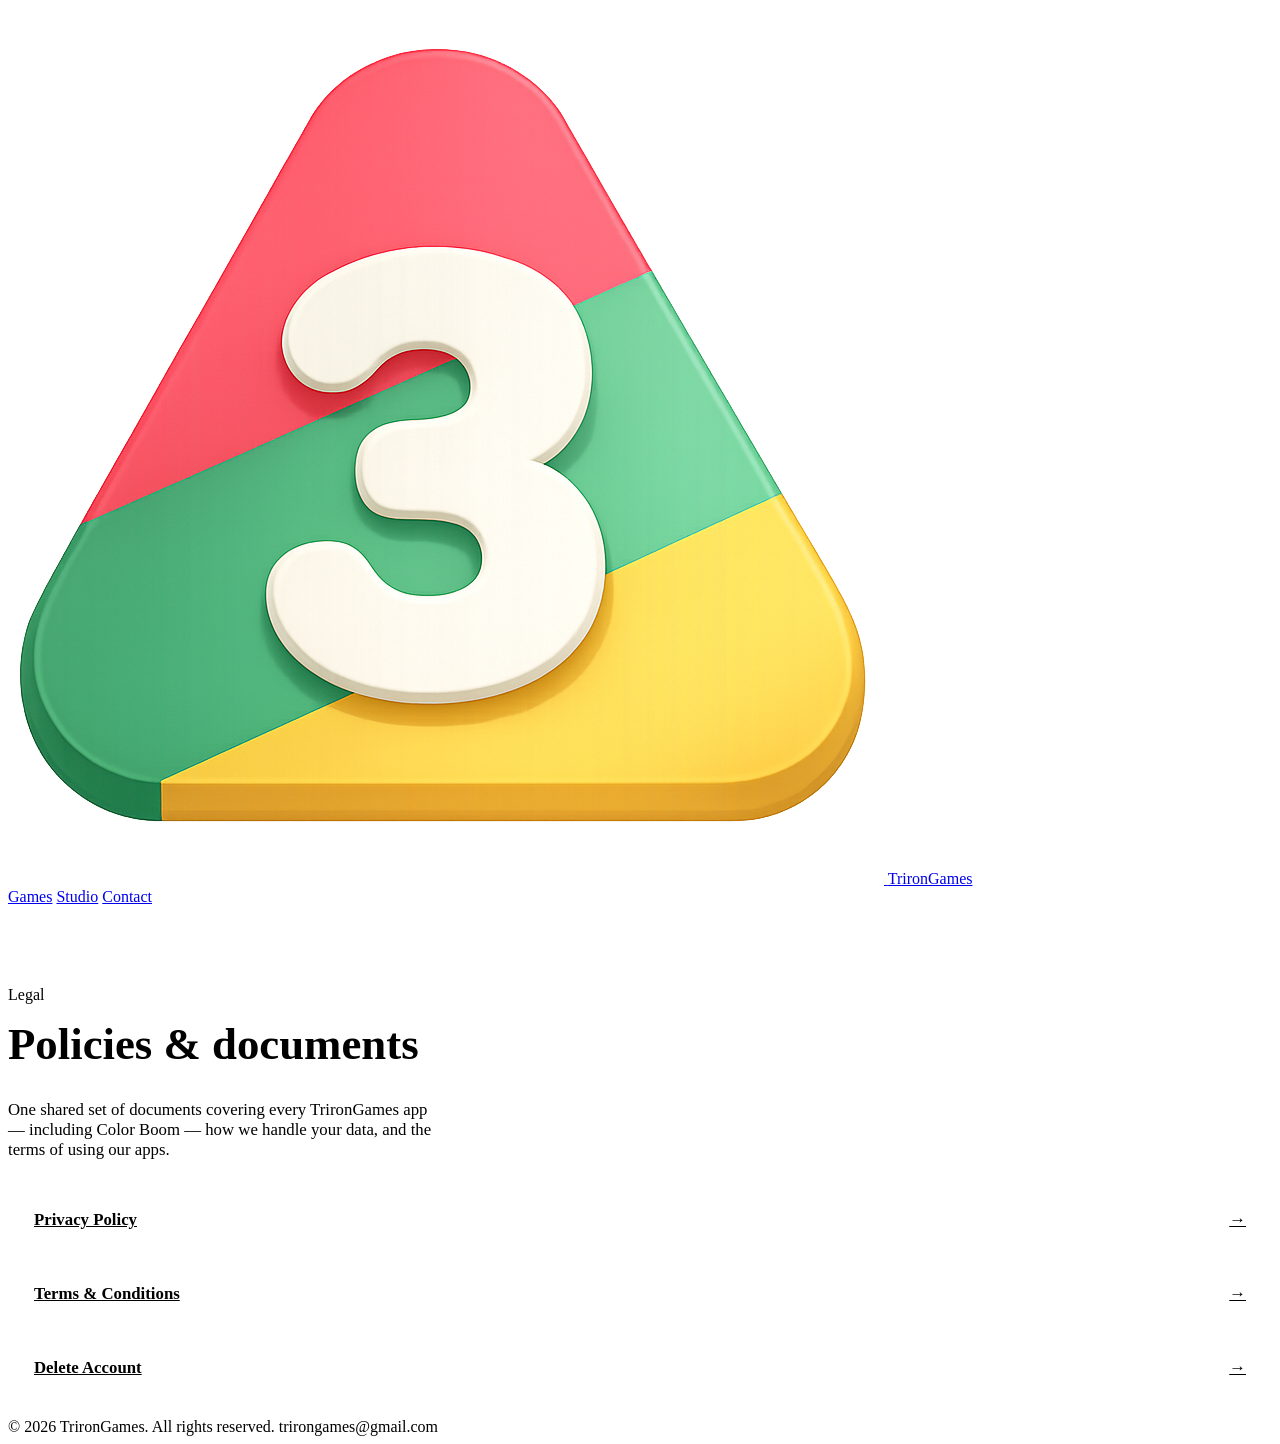
==== legal/index.html @ b2eb78f8 "Refresh Animals Merge art and studio branding - Swap Animals Merge banner/icon for the new assets, a" ====
<!DOCTYPE html>
<html lang="en">
<head>
<meta charset="UTF-8" />
<meta name="viewport" content="width=device-width, initial-scale=1.0" />
<title>Legal — TrironGames</title>
<meta name="description" content="Legal documents shared across all TrironGames apps, including Color Boom: privacy policy, terms and conditions, and account deletion." />
<meta name="theme-color" content="#F97A2E" />
<link rel="canonical" href="https://yuseres.github.io/trirongames/legal/" />
<meta property="og:type" content="website" />
<meta property="og:site_name" content="TrironGames" />
<meta property="og:title" content="Legal — TrironGames" />
<meta property="og:description" content="Privacy policy, terms and conditions, and account deletion, shared across all TrironGames apps." />
<meta property="og:url" content="https://yuseres.github.io/trirongames/legal/" />
<meta property="og:image" content="https://yuseres.github.io/trirongames/assets/TrironGamesLogo2.png" />
<meta name="twitter:card" content="summary" />
<link rel="icon" href="../favicon.ico" sizes="any" />
<link rel="icon" type="image/png" href="../assets/TrironGamesLogo2.png" />
<link href="https://fonts.googleapis.com/css2?family=Baloo+2:wght@600;700;800&family=Nunito:wght@400;600;700;800&display=swap" rel="stylesheet" />
<link rel="stylesheet" href="../assets/site.css" />
<style>
  .legal-hero { padding: clamp(50px,7vw,80px) 0 20px; }
  .legal-hero h1 { font-size: clamp(2rem,4vw,2.8rem); }
  .legal-list { display: grid; gap: 14px; margin-top: 30px; }
  .legal-list a {
    display: flex; align-items: center; justify-content: space-between; gap: 16px;
    background: var(--card); border: 1px solid var(--line); border-radius: var(--r-md);
    padding: 20px 26px; box-shadow: var(--shadow-sm); color: var(--ink); font-weight: 700;
    font-family: var(--font-display); font-size: 1.05rem; transition: transform .2s;
  }
  .legal-list a:hover { transform: translateY(-2px); color: var(--ink); }
  .legal-list .arrow { color: var(--primary); }
</style>
</head>
<body>

<nav class="site-nav">
  <div class="wrap">
    <div class="nav-inner">
      <a class="site-brand" href="../index.html">
        <span class="mark"><img src="../assets/trirongames-icon.png" alt="" /></span>
        <span>TrironGames</span>
      </a>
      <div class="site-nav-links">
        <a href="../index.html#games">Games</a>
        <a href="../index.html#studio">Studio</a>
        <a href="mailto:trirongames@gmail.com">Contact</a>
      </div>
    </div>
  </div>
</nav>

<header class="legal-hero wrap">
  <span class="eyebrow">Legal</span>
  <h1 style="margin-top:14px;">Policies &amp; documents</h1>
  <p style="color:var(--ink-2); font-size:1.05rem; margin-top:10px; max-width:52ch;">One shared set of documents covering every TrironGames app — including Color Boom — how we handle your data, and the terms of using our apps.</p>
  <div class="legal-list">
    <a href="privacy-policy.html">Privacy Policy <span class="arrow">→</span></a>
    <a href="terms.html">Terms &amp; Conditions <span class="arrow">→</span></a>
    <a href="delete-account.html">Delete Account <span class="arrow">→</span></a>
  </div>
</header>

<footer class="site-footer">
  <div class="wrap">
    <div class="footer-bot">
      <span>© 2026 TrironGames. All rights reserved.</span>
      <span>trirongames@gmail.com</span>
    </div>
  </div>
</footer>

</body>
</html>
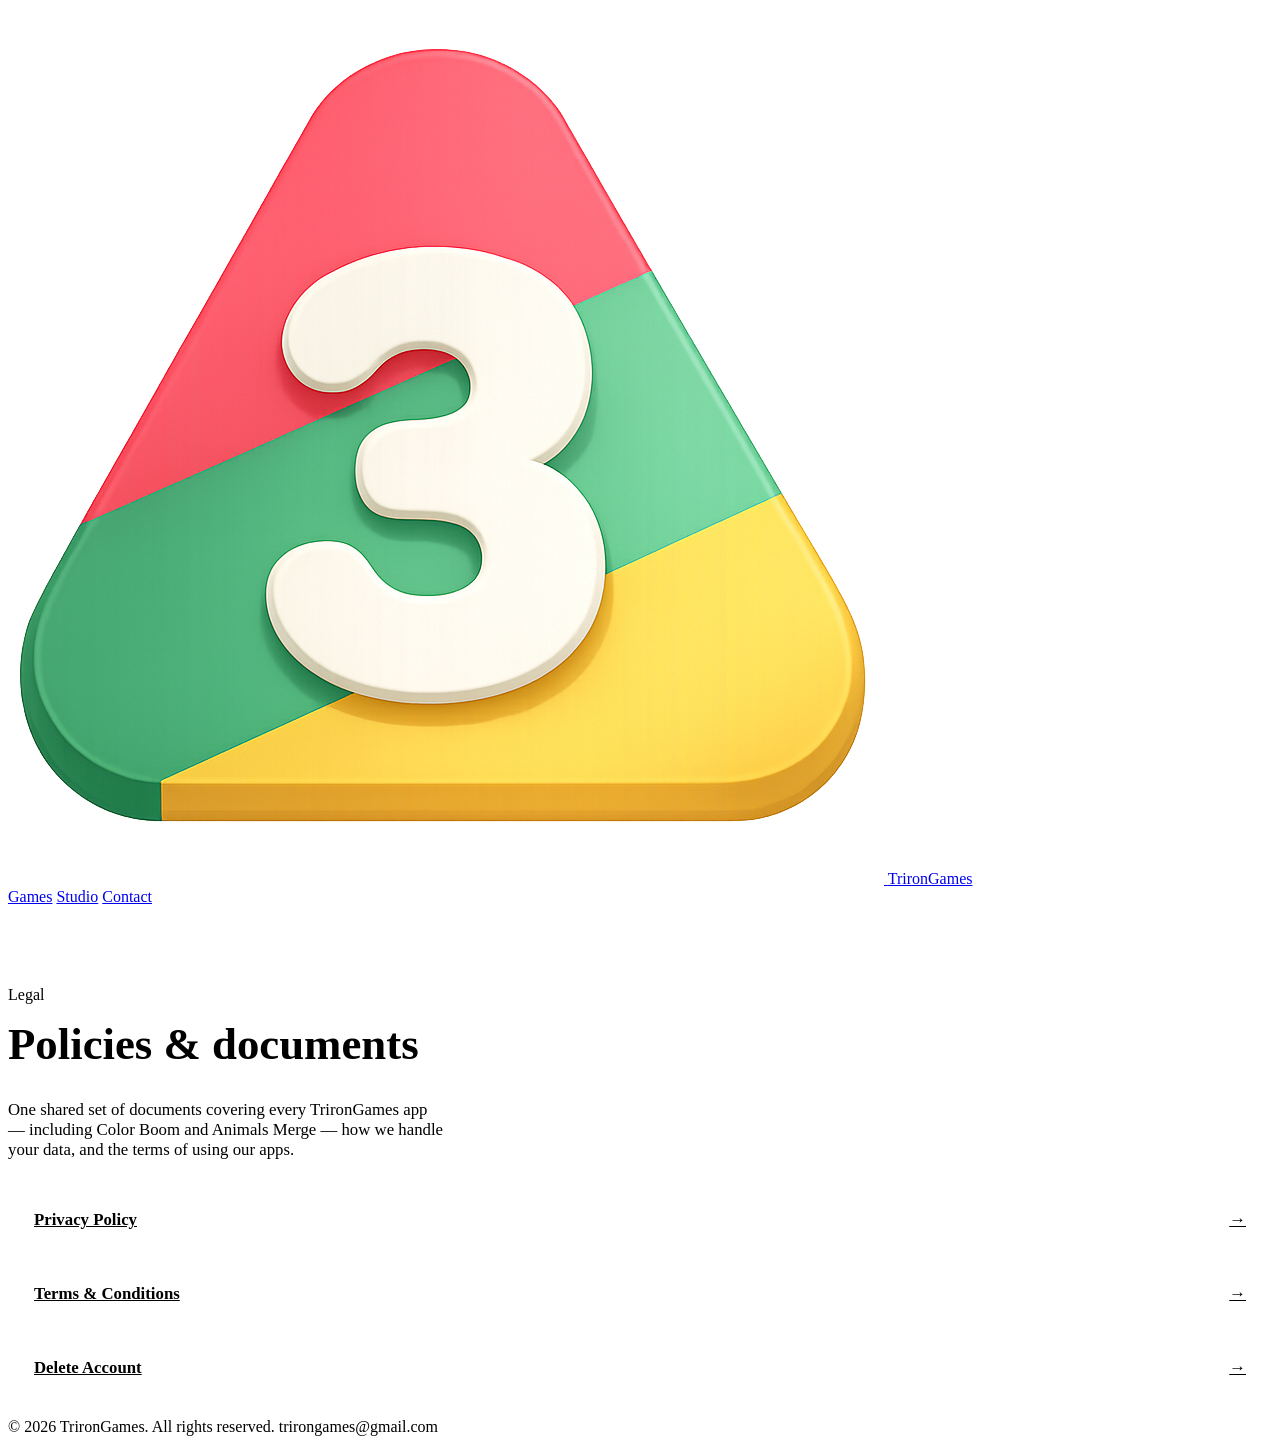
==== commit 37e6e1a5: "Legal docs: align privacy policy + terms with the mixed-audience declaration and the real SDK stack " ====
--- a/legal/index.html
+++ b/legal/index.html
@@ -4,7 +4,7 @@
 <meta charset="UTF-8" />
 <meta name="viewport" content="width=device-width, initial-scale=1.0" />
 <title>Legal — TrironGames</title>
-<meta name="description" content="Legal documents shared across all TrironGames apps, including Color Boom: privacy policy, terms and conditions, and account deletion." />
+<meta name="description" content="Legal documents shared across all TrironGames apps, including Color Boom and Animals Merge: privacy policy, terms and conditions, and account deletion." />
 <meta name="theme-color" content="#F97A2E" />
 <link rel="canonical" href="https://yuseres.github.io/trirongames/legal/" />
 <meta property="og:type" content="website" />
@@ -53,7 +53,7 @@
 <header class="legal-hero wrap">
   <span class="eyebrow">Legal</span>
   <h1 style="margin-top:14px;">Policies &amp; documents</h1>
-  <p style="color:var(--ink-2); font-size:1.05rem; margin-top:10px; max-width:52ch;">One shared set of documents covering every TrironGames app — including Color Boom — how we handle your data, and the terms of using our apps.</p>
+  <p style="color:var(--ink-2); font-size:1.05rem; margin-top:10px; max-width:52ch;">One shared set of documents covering every TrironGames app — including Color Boom and Animals Merge — how we handle your data, and the terms of using our apps.</p>
   <div class="legal-list">
     <a href="privacy-policy.html">Privacy Policy <span class="arrow">→</span></a>
     <a href="terms.html">Terms &amp; Conditions <span class="arrow">→</span></a>
